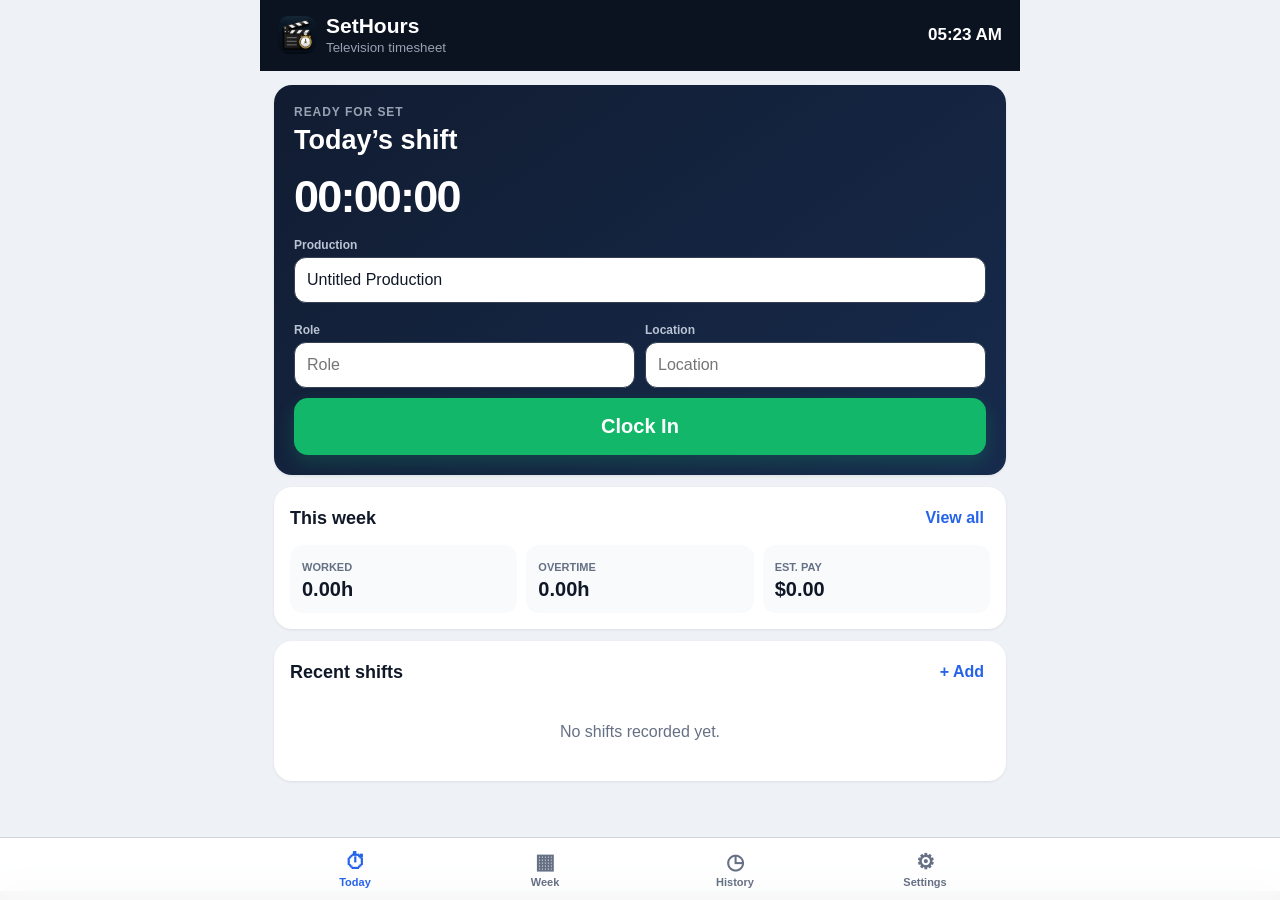
==== index.html @ 91642e68 "Add files via upload" ====
<!DOCTYPE html>
<html lang="en">
<head>
<meta charset="UTF-8">
<meta name="viewport" content="width=device-width, initial-scale=1, viewport-fit=cover">
<meta name="theme-color" content="#0b1220">
<meta name="apple-mobile-web-app-capable" content="yes">
<meta name="apple-mobile-web-app-status-bar-style" content="black-translucent">
<meta name="apple-mobile-web-app-title" content="SetHours">
<link rel="manifest" href="manifest.json">
<link rel="apple-touch-icon" href="apple-touch-icon.png">
<link rel="icon" type="image/png" sizes="192x192" href="icon-192.png">
<title>SetHours – TV Timesheet</title>
<style>
:root{--bg:#eef1f5;--card:#fff;--ink:#101828;--muted:#667085;--line:#d0d5dd;--nav:#0b1220;--blue:#2563eb;--green:#079455;--red:#d92d20;--amber:#dc6803;--soft:#f8fafc}
*{box-sizing:border-box}html{background:var(--nav)}body{margin:0;background:var(--bg);color:var(--ink);font-family:-apple-system,BlinkMacSystemFont,"SF Pro Text","Segoe UI",sans-serif;padding-bottom:calc(84px + env(safe-area-inset-bottom));-webkit-tap-highlight-color:transparent}.app{max-width:760px;margin:auto}.top{padding:calc(14px + env(safe-area-inset-top)) 18px 15px;background:var(--nav);color:#fff;position:sticky;top:0;z-index:20}.brand{display:flex;align-items:center;justify-content:space-between}.brand h1{font-size:21px;margin:0}.brand small{color:#98a2b3}.live-time{font-variant-numeric:tabular-nums;font-weight:800;font-size:17px}.page{display:none;padding:14px}.page.active{display:block}.card{background:var(--card);border-radius:18px;padding:16px;margin-bottom:12px;box-shadow:0 1px 3px rgba(16,24,40,.08)}.hero{background:linear-gradient(145deg,#111c31,#172b4d);color:#fff;padding:20px}.eyebrow{font-size:12px;letter-spacing:.08em;text-transform:uppercase;color:#98a2b3;font-weight:800}.hero h2{margin:6px 0 2px;font-size:27px}.hero .elapsed{font-size:45px;font-weight:800;font-variant-numeric:tabular-nums;letter-spacing:-.04em;margin:15px 0}.status{display:inline-flex;align-items:center;gap:7px;padding:6px 10px;border-radius:999px;background:rgba(255,255,255,.1);font-size:12px;font-weight:800}.dot{width:8px;height:8px;background:#75e0a7;border-radius:50%;box-shadow:0 0 0 5px rgba(117,224,167,.12)}.field{margin:10px 0}.field label{display:block;font-size:12px;color:var(--muted);font-weight:800;margin-bottom:5px}.hero .field label{color:#b9c3d3}input,select,textarea{width:100%;font:inherit;border:1px solid var(--line);border-radius:12px;padding:12px;background:#fff;color:var(--ink);min-height:46px}textarea{min-height:72px;resize:vertical}.hero input,.hero select,.hero textarea{border-color:#344054}.grid2{display:grid;grid-template-columns:1fr 1fr;gap:10px}.primary-btn,.secondary-btn,.danger-btn,.clock-btn{border:0;border-radius:14px;padding:13px 15px;font:inherit;font-weight:800;cursor:pointer}.primary-btn{background:var(--blue);color:#fff}.secondary-btn{background:#eaecf0;color:var(--ink)}.danger-btn{background:#fee4e2;color:#b42318}.clock-btn{width:100%;font-size:20px;padding:17px;background:#12b76a;color:#fff;box-shadow:0 7px 18px rgba(18,183,106,.22)}.clock-btn.out{background:#f04438;box-shadow:0 7px 18px rgba(240,68,56,.2)}.clock-btn.break{background:#f79009;box-shadow:none;font-size:16px;margin-top:9px}.clock-btn.resume{background:#12b76a}.section-title{display:flex;justify-content:space-between;align-items:center;margin-bottom:12px}.section-title h3{margin:0;font-size:18px}.link-btn{background:none;border:0;color:var(--blue);font:inherit;font-weight:800;padding:6px}.metrics{display:grid;grid-template-columns:repeat(3,1fr);gap:9px}.metric{background:var(--soft);border-radius:13px;padding:12px}.metric span{font-size:11px;color:var(--muted);font-weight:700}.metric strong{display:block;font-size:20px;margin-top:3px}.shift{border-top:1px solid #eaecf0;padding:13px 0}.shift:first-of-type{border-top:0;padding-top:2px}.shift-row{display:flex;justify-content:space-between;gap:10px}.shift-title{font-weight:800}.shift-meta,.tiny{font-size:12px;color:var(--muted);margin-top:3px}.hours{font-weight:900;white-space:nowrap}.pill{display:inline-block;padding:3px 7px;border-radius:999px;background:#eff8ff;color:#175cd3;font-size:11px;font-weight:800;margin-top:5px}.week-nav{display:flex;align-items:center;gap:8px}.week-label{text-align:center;flex:1;font-weight:800}.icon-btn{border:0;border-radius:11px;background:#eaecf0;padding:10px 14px;font-size:20px}.day{padding:12px 0;border-top:1px solid #eaecf0}.day:first-child{border-top:0}.day-head{display:flex;justify-content:space-between;align-items:center}.day-name{font-weight:900}.empty{text-align:center;padding:24px 8px;color:var(--muted)}.bottom-nav{position:fixed;bottom:0;left:0;right:0;z-index:30;background:rgba(255,255,255,.96);backdrop-filter:blur(14px);border-top:1px solid #d0d5dd;padding:7px 8px calc(7px + env(safe-area-inset-bottom));display:flex;justify-content:center}.nav-inner{max-width:760px;width:100%;display:grid;grid-template-columns:repeat(4,1fr)}.tab{border:0;background:none;color:#667085;font:inherit;font-size:11px;font-weight:800;padding:5px 2px}.tab span{display:block;font-size:21px;margin-bottom:2px}.tab.active{color:var(--blue)}.actions{display:flex;gap:8px;flex-wrap:wrap}.actions button{flex:1;min-width:120px}.modal{display:none;position:fixed;inset:0;background:rgba(16,24,40,.58);z-index:50;padding:20px;align-items:flex-end;justify-content:center}.modal.show{display:flex}.sheet{width:100%;max-width:720px;max-height:90vh;overflow:auto;background:#fff;border-radius:22px;padding:18px}.sheet h3{margin:0 0 12px}.sheet-actions{display:flex;gap:8px;margin-top:14px}.sheet-actions button{flex:1}.toast{position:fixed;left:50%;bottom:calc(90px + env(safe-area-inset-bottom));transform:translateX(-50%);background:#101828;color:#fff;padding:10px 15px;border-radius:999px;z-index:80;opacity:0;transition:.2s;pointer-events:none;white-space:nowrap}.toast.show{opacity:1}@media(max-width:440px){.metrics{grid-template-columns:1fr 1fr}.metrics .metric:last-child{grid-column:1/-1}.hero .elapsed{font-size:40px}}@media print{.top,.bottom-nav,.no-print,.link-btn,.icon-btn{display:none!important}body{background:#fff;padding:0}.page{display:none!important}.page#printPage,.page.active#printPage{display:block!important;padding:0}.card{box-shadow:none;border:1px solid #ddd;break-inside:avoid}.app{max-width:none}}
</style>
</head>
<body>
<div class="app">
<header class="top"><div class="brand"><div style="display:flex;align-items:center;gap:10px"><img src="icon-192.png" alt="" style="width:38px;height:38px;border-radius:10px"><div><h1>SetHours</h1><small>Television timesheet</small></div></div><div class="live-time" id="topClock">--:--</div></div></header>

<section class="page active" id="todayPage">
  <div class="card hero" id="clockCard"></div>
  <div class="card"><div class="section-title"><h3>This week</h3><button class="link-btn" onclick="showPage('weekPage')">View all</button></div><div class="metrics"><div class="metric"><span>WORKED</span><strong id="todayWeekHours">0.00h</strong></div><div class="metric"><span>OVERTIME</span><strong id="todayOt">0.00h</strong></div><div class="metric"><span>EST. PAY</span><strong id="todayPay">$0.00</strong></div></div></div>
  <div class="card"><div class="section-title"><h3>Recent shifts</h3><button class="link-btn" onclick="openShiftModal()">+ Add</button></div><div id="recentShifts"></div></div>
</section>

<section class="page" id="weekPage">
  <div class="card"><div class="week-nav"><button class="icon-btn" onclick="moveWeek(-1)">‹</button><div class="week-label" id="weekLabel"></div><button class="icon-btn" onclick="moveWeek(1)">›</button></div></div>
  <div class="card"><div class="metrics"><div class="metric"><span>TOTAL</span><strong id="weekTotal">0.00h</strong></div><div class="metric"><span>OVERTIME</span><strong id="weekOt">0.00h</strong></div><div class="metric"><span>EST. PAY</span><strong id="weekPay">$0.00</strong></div></div></div>
  <div class="card"><div class="section-title"><h3>Daily breakdown</h3><button class="link-btn" onclick="openShiftModal()">+ Add shift</button></div><div id="weekDays"></div></div>
  <div class="actions no-print"><button class="primary-btn" onclick="printWeek()">Print / Save PDF</button><button class="secondary-btn" onclick="exportCSV()">Export CSV</button></div>
</section>

<section class="page" id="historyPage">
  <div class="card"><div class="section-title"><h3>Production history</h3></div><div id="historyContent"></div></div>
</section>

<section class="page" id="settingsPage">
  <div class="card"><div class="section-title"><h3>Your details</h3></div>
    <div class="field"><label>Name</label><input id="setName" placeholder="Your name"></div>
    <div class="grid2"><div class="field"><label>Department</label><input id="setDept" placeholder="Games / Art / Camera"></div><div class="field"><label>Default role</label><input id="setRole" placeholder="Producer"></div></div>
  </div>
  <div class="card"><div class="section-title"><h3>Pay settings</h3></div>
    <div class="grid2"><div class="field"><label>Hourly rate</label><input id="setRate" type="number" step="0.01" min="0"></div><div class="field"><label>Currency symbol</label><input id="setCurrency" maxlength="3" placeholder="$"></div></div>
    <div class="grid2"><div class="field"><label>Weekly overtime after</label><input id="setOtAfter" type="number" step="0.5" min="0"></div><div class="field"><label>Overtime multiplier</label><input id="setOtMult" type="number" step="0.1" min="1"></div></div>
  </div>
  <div class="card"><div class="section-title"><h3>Productions</h3><button class="link-btn" onclick="addProduction()">+ Add</button></div><div id="productionList"></div></div>
  <div class="actions"><button class="primary-btn" onclick="saveSettings()">Save settings</button><button class="danger-btn" onclick="resetAll()">Erase all data</button></div>
</section>

<section class="page" id="printPage"></section>
</div>

<nav class="bottom-nav no-print"><div class="nav-inner"><button class="tab active" data-page="todayPage" onclick="showPage('todayPage')"><span>⏱</span>Today</button><button class="tab" data-page="weekPage" onclick="showPage('weekPage')"><span>▦</span>Week</button><button class="tab" data-page="historyPage" onclick="showPage('historyPage')"><span>◷</span>History</button><button class="tab" data-page="settingsPage" onclick="showPage('settingsPage')"><span>⚙</span>Settings</button></div></nav>

<div class="modal" id="shiftModal"><div class="sheet"><h3 id="shiftModalTitle">Add shift</h3><input type="hidden" id="editShiftId">
  <div class="field"><label>Date</label><input type="date" id="shiftDate"></div>
  <div class="grid2"><div class="field"><label>Call / Start</label><input type="time" id="shiftStart"></div><div class="field"><label>Wrap / Finish</label><input type="time" id="shiftEnd"></div></div>
  <div class="grid2"><div class="field"><label>Unpaid break (minutes)</label><input type="number" min="0" step="5" id="shiftBreak"></div><div class="field"><label>Travel hours</label><input type="number" min="0" step="0.25" id="shiftTravel"></div></div>
  <div class="field"><label>Production</label><input id="shiftProduction" list="productionsList" placeholder="Production name"><datalist id="productionsList"></datalist></div>
  <div class="grid2"><div class="field"><label>Role</label><input id="shiftRole" placeholder="Role"></div><div class="field"><label>Location</label><input id="shiftLocation" placeholder="Location"></div></div>
  <div class="field"><label>Notes / episode</label><textarea id="shiftNotes" placeholder="Episode, unit, allowances or notes"></textarea></div>
  <div class="sheet-actions"><button class="secondary-btn" onclick="closeModal()">Cancel</button><button class="primary-btn" onclick="saveShift()">Save shift</button></div>
  <button class="danger-btn" id="deleteShiftBtn" style="width:100%;margin-top:8px;display:none" onclick="deleteShift()">Delete shift</button>
</div></div>
<div class="toast" id="toast"></div>

<script>
const KEY='sethours_v2';
const defaultData={settings:{name:'',department:'',role:'',rate:0,currency:'$',otAfter:40,otMult:1.5,productions:['Untitled Production']},shifts:[],active:null};
let state=load();let viewedMonday=getMonday(new Date());
function load(){try{const x=JSON.parse(localStorage.getItem(KEY));return x?{...defaultData,...x,settings:{...defaultData.settings,...x.settings}}:structuredClone(defaultData)}catch{return structuredClone(defaultData)}}
function persist(){localStorage.setItem(KEY,JSON.stringify(state))}
function pad(n){return String(n).padStart(2,'0')}
function localDate(d=new Date()){return `${d.getFullYear()}-${pad(d.getMonth()+1)}-${pad(d.getDate())}`}
function localTime(d=new Date()){return `${pad(d.getHours())}:${pad(d.getMinutes())}`}
function parseLocal(date,time){const [y,m,da]=date.split('-').map(Number),[h,mi]=time.split(':').map(Number);return new Date(y,m-1,da,h,mi)}
function getMonday(d){const x=new Date(d);x.setHours(0,0,0,0);x.setDate(x.getDate()+(x.getDay()===0?-6:1-x.getDay()));return x}
function addDays(d,n){const x=new Date(d);x.setDate(x.getDate()+n);return x}
function fmtDate(d,opts={day:'numeric',month:'short'}){return new Intl.DateTimeFormat(undefined,opts).format(d)}
function duration(s){if(!s.start||!s.end)return 0;let a=parseLocal(s.date,s.start),b=parseLocal(s.date,s.end);if(b<a)b.setDate(b.getDate()+1);return Math.max(0,(b-a)/36e5-(Number(s.breakMins)||0)/60)+(Number(s.travel)||0)}
function weekShifts(m=viewedMonday){const end=addDays(m,7);return state.shifts.filter(s=>{const d=parseLocal(s.date,'00:00');return d>=m&&d<end}).sort((a,b)=>(a.date+a.start).localeCompare(b.date+b.start))}
function weekStats(m=viewedMonday){const shifts=weekShifts(m),total=shifts.reduce((n,s)=>n+duration(s),0),ot=Math.max(0,total-Number(state.settings.otAfter||40)),reg=total-ot,pay=reg*Number(state.settings.rate||0)+ot*Number(state.settings.rate||0)*Number(state.settings.otMult||1.5);return{shifts,total,ot,reg,pay}}
function money(n){return `${state.settings.currency||'$'}${n.toFixed(2)}`}
function esc(v=''){return String(v).replace(/[&<>"']/g,c=>({'&':'&amp;','<':'&lt;','>':'&gt;','"':'&quot;',"'":'&#39;'}[c]))}
function showPage(id){document.querySelectorAll('.page').forEach(x=>x.classList.toggle('active',x.id===id));document.querySelectorAll('.tab').forEach(x=>x.classList.toggle('active',x.dataset.page===id));if(id==='weekPage')renderWeek();if(id==='historyPage')renderHistory();if(id==='settingsPage')renderSettings();scrollTo(0,0)}
function clockElapsed(){if(!state.active)return'00:00:00';let end=new Date(),start=new Date(state.active.startedAt),breakMs=state.active.breakMs||0;if(state.active.breakStartedAt)breakMs+=end-new Date(state.active.breakStartedAt);let sec=Math.max(0,Math.floor((end-start-breakMs)/1000));return`${pad(Math.floor(sec/3600))}:${pad(Math.floor(sec%3600/60))}:${pad(sec%60)}`}
function tick(){const n=new Date();document.getElementById('topClock').textContent=n.toLocaleTimeString([],{hour:'2-digit',minute:'2-digit'});const el=document.getElementById('elapsed');if(el)el.textContent=clockElapsed()}
function renderClock(){const a=state.active,productions=state.settings.productions||[];document.getElementById('productionsList').innerHTML=productions.map(p=>`<option value="${esc(p)}">`).join('');let html='';if(!a){html=`<div class="eyebrow">Ready for set</div><h2>${esc(state.settings.name)||'Today’s shift'}</h2><div class="elapsed" id="elapsed">00:00:00</div><div class="field"><label>Production</label><input id="clockProduction" list="productionsList" value="${esc(productions[0]||'')}" placeholder="Production name"></div><div class="grid2"><div class="field"><label>Role</label><input id="clockRole" value="${esc(state.settings.role)}" placeholder="Role"></div><div class="field"><label>Location</label><input id="clockLocation" placeholder="Location"></div></div><button class="clock-btn" onclick="clockIn()">Clock In</button>`}else{const breaking=!!a.breakStartedAt;html=`<div class="eyebrow">${breaking?'Meal break':'Currently working'}</div><h2>${esc(a.production||'Current shift')}</h2><div class="status"><span class="dot"></span>${breaking?'BREAK RUNNING':'CLOCKED IN'}</div><div class="elapsed" id="elapsed">${clockElapsed()}</div><div class="tiny" style="color:#b9c3d3">Started ${new Date(a.startedAt).toLocaleTimeString([],{hour:'2-digit',minute:'2-digit'})}${a.location?' · '+esc(a.location):''}</div><button class="clock-btn out" onclick="clockOut()">Clock Out</button><button class="clock-btn break ${breaking?'resume':''}" onclick="toggleBreak()">${breaking?'End Break':'Start Break'}</button>`}document.getElementById('clockCard').innerHTML=html}
function clockIn(){state.active={startedAt:new Date().toISOString(),production:document.getElementById('clockProduction').value.trim(),role:document.getElementById('clockRole').value.trim(),location:document.getElementById('clockLocation').value.trim(),breakMs:0,breakStartedAt:null};persist();renderAll();toast('Clocked in')}
function toggleBreak(){const a=state.active;if(!a)return;if(a.breakStartedAt){a.breakMs=(a.breakMs||0)+(new Date()-new Date(a.breakStartedAt));a.breakStartedAt=null;toast('Break ended')}else{a.breakStartedAt=new Date().toISOString();toast('Break started')}persist();renderClock()}
function clockOut(){const a=state.active;if(!a)return;const now=new Date();if(a.breakStartedAt){a.breakMs=(a.breakMs||0)+(now-new Date(a.breakStartedAt));a.breakStartedAt=null}const start=new Date(a.startedAt);state.shifts.push({id:crypto.randomUUID(),date:localDate(start),start:localTime(start),end:localTime(now),breakMins:Math.round((a.breakMs||0)/60000),travel:0,production:a.production,role:a.role,location:a.location,notes:''});state.active=null;persist();viewedMonday=getMonday(now);renderAll();toast('Shift saved')}
function renderToday(){const m=getMonday(new Date()),st=weekStats(m);document.getElementById('todayWeekHours').textContent=st.total.toFixed(2)+'h';document.getElementById('todayOt').textContent=st.ot.toFixed(2)+'h';document.getElementById('todayPay').textContent=money(st.pay);const rec=[...state.shifts].sort((a,b)=>(b.date+b.start).localeCompare(a.date+a.start)).slice(0,4);document.getElementById('recentShifts').innerHTML=rec.length?rec.map(shiftHTML).join(''):'<div class="empty">No shifts recorded yet.</div>'}
function shiftHTML(s){return`<div class="shift" onclick="openShiftModal('${s.id}')"><div class="shift-row"><div><div class="shift-title">${esc(s.production||'Production')}</div><div class="shift-meta">${fmtDate(parseLocal(s.date,'00:00'),{weekday:'short',day:'numeric',month:'short'})} · ${s.start}–${s.end}${s.role?' · '+esc(s.role):''}</div>${Number(s.travel)>0?'<span class="pill">Includes '+Number(s.travel).toFixed(2)+'h travel</span>':''}</div><div class="hours">${duration(s).toFixed(2)}h</div></div></div>`}
function moveWeek(n){viewedMonday=addDays(viewedMonday,n*7);renderWeek()}
function renderWeek(){const sun=addDays(viewedMonday,6),st=weekStats();document.getElementById('weekLabel').textContent=`${fmtDate(viewedMonday)} – ${fmtDate(sun,{day:'numeric',month:'short',year:'numeric'})}`;document.getElementById('weekTotal').textContent=st.total.toFixed(2)+'h';document.getElementById('weekOt').textContent=st.ot.toFixed(2)+'h';document.getElementById('weekPay').textContent=money(st.pay);let html='';for(let i=0;i<7;i++){const d=addDays(viewedMonday,i),ds=localDate(d),arr=st.shifts.filter(s=>s.date===ds),tot=arr.reduce((n,s)=>n+duration(s),0);html+=`<div class="day"><div class="day-head"><div class="day-name">${fmtDate(d,{weekday:'long',day:'numeric',month:'short'})}</div><div class="hours">${tot.toFixed(2)}h</div></div>${arr.map(shiftHTML).join('')||'<div class="tiny">No shift</div>'}</div>`}document.getElementById('weekDays').innerHTML=html}
function renderHistory(){const groups={};state.shifts.forEach(s=>{const k=s.production||'Unassigned';groups[k]=groups[k]||[];groups[k].push(s)});const keys=Object.keys(groups).sort();document.getElementById('historyContent').innerHTML=keys.length?keys.map(k=>{const h=groups[k].reduce((n,s)=>n+duration(s),0);return`<div class="shift"><div class="shift-row"><div><div class="shift-title">${esc(k)}</div><div class="shift-meta">${groups[k].length} shift${groups[k].length===1?'':'s'}</div></div><div class="hours">${h.toFixed(2)}h</div></div></div>`}).join(''):'<div class="empty">Production totals will appear here.</div>'}
function renderSettings(){const s=state.settings;setName.value=s.name;setDept.value=s.department;setRole.value=s.role;setRate.value=s.rate;setCurrency.value=s.currency;setOtAfter.value=s.otAfter;setOtMult.value=s.otMult;productionList.innerHTML=(s.productions||[]).map((p,i)=>`<div class="shift"><div class="shift-row"><div class="shift-title">${esc(p)}</div><button class="danger-btn" onclick="removeProduction(${i})">Remove</button></div></div>`).join('')||'<div class="empty">Add your first production.</div>'}
function saveSettings(){state.settings={...state.settings,name:setName.value.trim(),department:setDept.value.trim(),role:setRole.value.trim(),rate:Number(setRate.value)||0,currency:setCurrency.value.trim()||'$',otAfter:Number(setOtAfter.value)||40,otMult:Number(setOtMult.value)||1.5};persist();renderAll();toast('Settings saved')}
function addProduction(){const p=prompt('Production name');if(p&&p.trim()){state.settings.productions=[...new Set([...(state.settings.productions||[]),p.trim()])];persist();renderSettings();renderClock()}}
function removeProduction(i){state.settings.productions.splice(i,1);persist();renderSettings();renderClock()}
function openShiftModal(id=''){const s=state.shifts.find(x=>x.id===id);editShiftId.value=s?.id||'';shiftModalTitle.textContent=s?'Edit shift':'Add shift';shiftDate.value=s?.date||localDate();shiftStart.value=s?.start||'08:00';shiftEnd.value=s?.end||'18:00';shiftBreak.value=s?.breakMins||0;shiftTravel.value=s?.travel||0;shiftProduction.value=s?.production||state.settings.productions?.[0]||'';shiftRole.value=s?.role||state.settings.role||'';shiftLocation.value=s?.location||'';shiftNotes.value=s?.notes||'';deleteShiftBtn.style.display=s?'block':'none';shiftModal.classList.add('show')}
function closeModal(){shiftModal.classList.remove('show')}
function saveShift(){if(!shiftDate.value||!shiftStart.value||!shiftEnd.value){alert('Please enter the date, start and finish times.');return}const obj={id:editShiftId.value||crypto.randomUUID(),date:shiftDate.value,start:shiftStart.value,end:shiftEnd.value,breakMins:Number(shiftBreak.value)||0,travel:Number(shiftTravel.value)||0,production:shiftProduction.value.trim(),role:shiftRole.value.trim(),location:shiftLocation.value.trim(),notes:shiftNotes.value.trim()};const i=state.shifts.findIndex(x=>x.id===obj.id);if(i>=0)state.shifts[i]=obj;else state.shifts.push(obj);if(obj.production&&!state.settings.productions.includes(obj.production))state.settings.productions.push(obj.production);persist();closeModal();renderAll();toast('Shift saved')}
function deleteShift(){const id=editShiftId.value;if(confirm('Delete this shift?')){state.shifts=state.shifts.filter(x=>x.id!==id);persist();closeModal();renderAll();toast('Shift deleted')}}
function exportCSV(){const st=weekStats(),rows=[['Date','Production','Role','Location','Start','Finish','Break Minutes','Travel Hours','Paid Hours','Notes']];st.shifts.forEach(s=>rows.push([s.date,s.production,s.role,s.location,s.start,s.end,s.breakMins,s.travel,duration(s).toFixed(2),s.notes]));rows.push([]);rows.push(['Weekly Total',st.total.toFixed(2)]);rows.push(['Overtime',st.ot.toFixed(2)]);rows.push(['Estimated Pay',money(st.pay)]);const csv=rows.map(r=>r.map(v=>`"${String(v??'').replaceAll('"','""')}"`).join(',')).join('\n');downloadBlob(csv,`SetHours_${localDate(viewedMonday)}.csv`,'text/csv')}
function downloadBlob(text,name,type){const a=document.createElement('a');a.href=URL.createObjectURL(new Blob([text],{type}));a.download=name;a.click();setTimeout(()=>URL.revokeObjectURL(a.href),500)}
function printWeek(){const st=weekStats(),sun=addDays(viewedMonday,6);printPage.innerHTML=`<div class="card"><h1>Television Timesheet</h1><p><strong>${esc(state.settings.name||'Name')}</strong>${state.settings.department?' · '+esc(state.settings.department):''}</p><p>Week: ${fmtDate(viewedMonday)} – ${fmtDate(sun,{day:'numeric',month:'short',year:'numeric'})}</p></div><div class="card"><table style="width:100%;border-collapse:collapse;font-size:12px"><thead><tr><th align="left">Date</th><th align="left">Production</th><th>Start</th><th>Finish</th><th>Break</th><th>Travel</th><th align="right">Hours</th></tr></thead><tbody>${st.shifts.map(s=>`<tr style="border-top:1px solid #ddd"><td style="padding:8px 0">${s.date}</td><td>${esc(s.production)}</td><td align="center">${s.start}</td><td align="center">${s.end}</td><td align="center">${s.breakMins||0}m</td><td align="center">${Number(s.travel||0).toFixed(2)}</td><td align="right"><strong>${duration(s).toFixed(2)}</strong></td></tr>`).join('')}</tbody></table></div><div class="card"><p><strong>Total:</strong> ${st.total.toFixed(2)} hours &nbsp; <strong>Overtime:</strong> ${st.ot.toFixed(2)} hours &nbsp; <strong>Estimated pay:</strong> ${money(st.pay)}</p><br><p>Worker signature: ____________________________</p><br><p>Supervisor approval: ________________________</p></div>`;showPage('printPage');setTimeout(()=>{window.print();showPage('weekPage')},100)}
function resetAll(){if(confirm('Erase all settings, shifts and the active timer? This cannot be undone.')){state=structuredClone(defaultData);persist();renderAll();showPage('todayPage');toast('All data erased')}}
function toast(msg){const t=document.getElementById('toast');t.textContent=msg;t.classList.add('show');setTimeout(()=>t.classList.remove('show'),1700)}
function renderAll(){renderClock();renderToday();renderWeek();renderHistory();if(document.getElementById('settingsPage').classList.contains('active'))renderSettings()}
shiftModal.addEventListener('click',e=>{if(e.target===shiftModal)closeModal()});
setInterval(tick,1000);tick();renderAll();
if('serviceWorker'in navigator)window.addEventListener('load',()=>navigator.serviceWorker.register('./service-worker.js'));
</script>
</body>
</html>
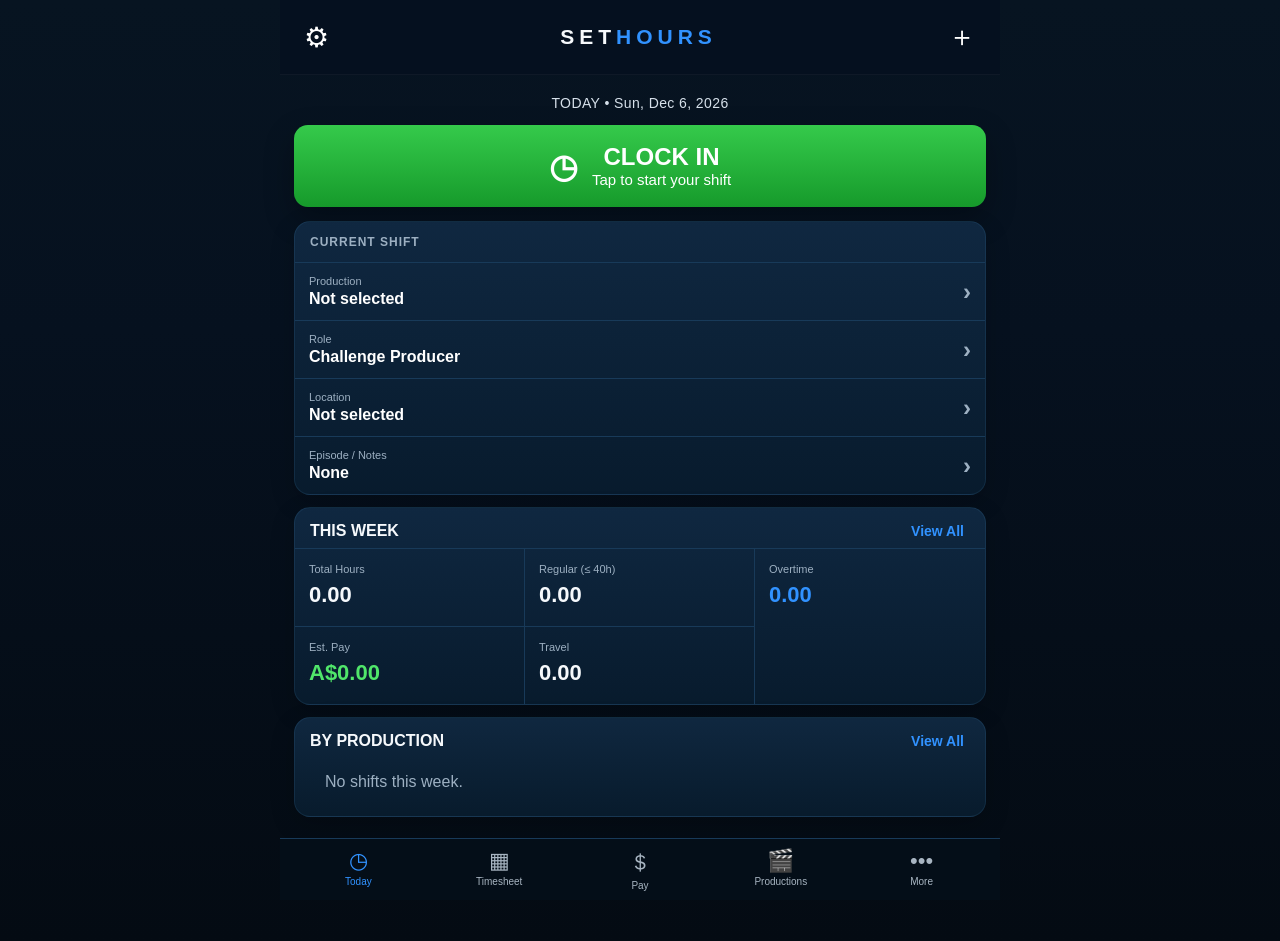
==== commit 0eec4311: "Add files via upload" ====
--- a/index.html
+++ b/index.html
@@ -1,119 +1,146 @@
-<!DOCTYPE html>
+<!doctype html>
 <html lang="en">
 <head>
-<meta charset="UTF-8">
-<meta name="viewport" content="width=device-width, initial-scale=1, viewport-fit=cover">
-<meta name="theme-color" content="#0b1220">
-<meta name="apple-mobile-web-app-capable" content="yes">
-<meta name="apple-mobile-web-app-status-bar-style" content="black-translucent">
-<meta name="apple-mobile-web-app-title" content="SetHours">
-<link rel="manifest" href="manifest.json">
-<link rel="apple-touch-icon" href="apple-touch-icon.png">
-<link rel="icon" type="image/png" sizes="192x192" href="icon-192.png">
-<title>SetHours – TV Timesheet</title>
-<style>
-:root{--bg:#eef1f5;--card:#fff;--ink:#101828;--muted:#667085;--line:#d0d5dd;--nav:#0b1220;--blue:#2563eb;--green:#079455;--red:#d92d20;--amber:#dc6803;--soft:#f8fafc}
-*{box-sizing:border-box}html{background:var(--nav)}body{margin:0;background:var(--bg);color:var(--ink);font-family:-apple-system,BlinkMacSystemFont,"SF Pro Text","Segoe UI",sans-serif;padding-bottom:calc(84px + env(safe-area-inset-bottom));-webkit-tap-highlight-color:transparent}.app{max-width:760px;margin:auto}.top{padding:calc(14px + env(safe-area-inset-top)) 18px 15px;background:var(--nav);color:#fff;position:sticky;top:0;z-index:20}.brand{display:flex;align-items:center;justify-content:space-between}.brand h1{font-size:21px;margin:0}.brand small{color:#98a2b3}.live-time{font-variant-numeric:tabular-nums;font-weight:800;font-size:17px}.page{display:none;padding:14px}.page.active{display:block}.card{background:var(--card);border-radius:18px;padding:16px;margin-bottom:12px;box-shadow:0 1px 3px rgba(16,24,40,.08)}.hero{background:linear-gradient(145deg,#111c31,#172b4d);color:#fff;padding:20px}.eyebrow{font-size:12px;letter-spacing:.08em;text-transform:uppercase;color:#98a2b3;font-weight:800}.hero h2{margin:6px 0 2px;font-size:27px}.hero .elapsed{font-size:45px;font-weight:800;font-variant-numeric:tabular-nums;letter-spacing:-.04em;margin:15px 0}.status{display:inline-flex;align-items:center;gap:7px;padding:6px 10px;border-radius:999px;background:rgba(255,255,255,.1);font-size:12px;font-weight:800}.dot{width:8px;height:8px;background:#75e0a7;border-radius:50%;box-shadow:0 0 0 5px rgba(117,224,167,.12)}.field{margin:10px 0}.field label{display:block;font-size:12px;color:var(--muted);font-weight:800;margin-bottom:5px}.hero .field label{color:#b9c3d3}input,select,textarea{width:100%;font:inherit;border:1px solid var(--line);border-radius:12px;padding:12px;background:#fff;color:var(--ink);min-height:46px}textarea{min-height:72px;resize:vertical}.hero input,.hero select,.hero textarea{border-color:#344054}.grid2{display:grid;grid-template-columns:1fr 1fr;gap:10px}.primary-btn,.secondary-btn,.danger-btn,.clock-btn{border:0;border-radius:14px;padding:13px 15px;font:inherit;font-weight:800;cursor:pointer}.primary-btn{background:var(--blue);color:#fff}.secondary-btn{background:#eaecf0;color:var(--ink)}.danger-btn{background:#fee4e2;color:#b42318}.clock-btn{width:100%;font-size:20px;padding:17px;background:#12b76a;color:#fff;box-shadow:0 7px 18px rgba(18,183,106,.22)}.clock-btn.out{background:#f04438;box-shadow:0 7px 18px rgba(240,68,56,.2)}.clock-btn.break{background:#f79009;box-shadow:none;font-size:16px;margin-top:9px}.clock-btn.resume{background:#12b76a}.section-title{display:flex;justify-content:space-between;align-items:center;margin-bottom:12px}.section-title h3{margin:0;font-size:18px}.link-btn{background:none;border:0;color:var(--blue);font:inherit;font-weight:800;padding:6px}.metrics{display:grid;grid-template-columns:repeat(3,1fr);gap:9px}.metric{background:var(--soft);border-radius:13px;padding:12px}.metric span{font-size:11px;color:var(--muted);font-weight:700}.metric strong{display:block;font-size:20px;margin-top:3px}.shift{border-top:1px solid #eaecf0;padding:13px 0}.shift:first-of-type{border-top:0;padding-top:2px}.shift-row{display:flex;justify-content:space-between;gap:10px}.shift-title{font-weight:800}.shift-meta,.tiny{font-size:12px;color:var(--muted);margin-top:3px}.hours{font-weight:900;white-space:nowrap}.pill{display:inline-block;padding:3px 7px;border-radius:999px;background:#eff8ff;color:#175cd3;font-size:11px;font-weight:800;margin-top:5px}.week-nav{display:flex;align-items:center;gap:8px}.week-label{text-align:center;flex:1;font-weight:800}.icon-btn{border:0;border-radius:11px;background:#eaecf0;padding:10px 14px;font-size:20px}.day{padding:12px 0;border-top:1px solid #eaecf0}.day:first-child{border-top:0}.day-head{display:flex;justify-content:space-between;align-items:center}.day-name{font-weight:900}.empty{text-align:center;padding:24px 8px;color:var(--muted)}.bottom-nav{position:fixed;bottom:0;left:0;right:0;z-index:30;background:rgba(255,255,255,.96);backdrop-filter:blur(14px);border-top:1px solid #d0d5dd;padding:7px 8px calc(7px + env(safe-area-inset-bottom));display:flex;justify-content:center}.nav-inner{max-width:760px;width:100%;display:grid;grid-template-columns:repeat(4,1fr)}.tab{border:0;background:none;color:#667085;font:inherit;font-size:11px;font-weight:800;padding:5px 2px}.tab span{display:block;font-size:21px;margin-bottom:2px}.tab.active{color:var(--blue)}.actions{display:flex;gap:8px;flex-wrap:wrap}.actions button{flex:1;min-width:120px}.modal{display:none;position:fixed;inset:0;background:rgba(16,24,40,.58);z-index:50;padding:20px;align-items:flex-end;justify-content:center}.modal.show{display:flex}.sheet{width:100%;max-width:720px;max-height:90vh;overflow:auto;background:#fff;border-radius:22px;padding:18px}.sheet h3{margin:0 0 12px}.sheet-actions{display:flex;gap:8px;margin-top:14px}.sheet-actions button{flex:1}.toast{position:fixed;left:50%;bottom:calc(90px + env(safe-area-inset-bottom));transform:translateX(-50%);background:#101828;color:#fff;padding:10px 15px;border-radius:999px;z-index:80;opacity:0;transition:.2s;pointer-events:none;white-space:nowrap}.toast.show{opacity:1}@media(max-width:440px){.metrics{grid-template-columns:1fr 1fr}.metrics .metric:last-child{grid-column:1/-1}.hero .elapsed{font-size:40px}}@media print{.top,.bottom-nav,.no-print,.link-btn,.icon-btn{display:none!important}body{background:#fff;padding:0}.page{display:none!important}.page#printPage,.page.active#printPage{display:block!important;padding:0}.card{box-shadow:none;border:1px solid #ddd;break-inside:avoid}.app{max-width:none}}
-</style>
+  <meta charset="utf-8">
+  <meta name="viewport" content="width=device-width,initial-scale=1,viewport-fit=cover">
+  <meta name="theme-color" content="#06111f">
+  <meta name="apple-mobile-web-app-capable" content="yes">
+  <meta name="apple-mobile-web-app-status-bar-style" content="black-translucent">
+  <meta name="apple-mobile-web-app-title" content="SetHours">
+  <link rel="apple-touch-icon" href="icons/icon-180.png">
+  <link rel="icon" href="icons/favicon.png">
+  <link rel="manifest" href="manifest.json">
+  <link rel="stylesheet" href="styles.css">
+  <title>SetHours</title>
 </head>
 <body>
-<div class="app">
-<header class="top"><div class="brand"><div style="display:flex;align-items:center;gap:10px"><img src="icon-192.png" alt="" style="width:38px;height:38px;border-radius:10px"><div><h1>SetHours</h1><small>Television timesheet</small></div></div><div class="live-time" id="topClock">--:--</div></div></header>
+  <div id="app">
+    <header class="topbar">
+      <button class="icon-button" id="openSettings" aria-label="Settings">⚙</button>
+      <div class="brand">SET<span>HOURS</span></div>
+      <button class="icon-button" id="quickAdd" aria-label="Add shift">＋</button>
+    </header>
 
-<section class="page active" id="todayPage">
-  <div class="card hero" id="clockCard"></div>
-  <div class="card"><div class="section-title"><h3>This week</h3><button class="link-btn" onclick="showPage('weekPage')">View all</button></div><div class="metrics"><div class="metric"><span>WORKED</span><strong id="todayWeekHours">0.00h</strong></div><div class="metric"><span>OVERTIME</span><strong id="todayOt">0.00h</strong></div><div class="metric"><span>EST. PAY</span><strong id="todayPay">$0.00</strong></div></div></div>
-  <div class="card"><div class="section-title"><h3>Recent shifts</h3><button class="link-btn" onclick="openShiftModal()">+ Add</button></div><div id="recentShifts"></div></div>
-</section>
+    <main>
+      <section class="view active" id="todayView">
+        <div class="eyebrow" id="todayLabel"></div>
 
-<section class="page" id="weekPage">
-  <div class="card"><div class="week-nav"><button class="icon-btn" onclick="moveWeek(-1)">‹</button><div class="week-label" id="weekLabel"></div><button class="icon-btn" onclick="moveWeek(1)">›</button></div></div>
-  <div class="card"><div class="metrics"><div class="metric"><span>TOTAL</span><strong id="weekTotal">0.00h</strong></div><div class="metric"><span>OVERTIME</span><strong id="weekOt">0.00h</strong></div><div class="metric"><span>EST. PAY</span><strong id="weekPay">$0.00</strong></div></div></div>
-  <div class="card"><div class="section-title"><h3>Daily breakdown</h3><button class="link-btn" onclick="openShiftModal()">+ Add shift</button></div><div id="weekDays"></div></div>
-  <div class="actions no-print"><button class="primary-btn" onclick="printWeek()">Print / Save PDF</button><button class="secondary-btn" onclick="exportCSV()">Export CSV</button></div>
-</section>
+        <section class="hero-card">
+          <div id="idleState">
+            <button class="primary-action clock-in" id="clockInBtn">
+              <span class="action-icon">◷</span>
+              <span><strong>CLOCK IN</strong><small>Tap to start your shift</small></span>
+            </button>
+          </div>
 
-<section class="page" id="historyPage">
-  <div class="card"><div class="section-title"><h3>Production history</h3></div><div id="historyContent"></div></div>
-</section>
+          <div id="activeState" class="hidden">
+            <div class="status-line"><span class="dot"></span> ACTIVE SHIFT</div>
+            <div class="timer" id="liveTimer">00:00:00</div>
+            <div class="timer-caption">Total elapsed</div>
+            <div class="started-at" id="startedAt"></div>
+            <button class="primary-action clock-out" id="clockOutBtn">■ CLOCK OUT</button>
+            <div class="action-row">
+              <button class="secondary-action break" id="breakBtn">☕ START BREAK</button>
+              <button class="secondary-action travel" id="travelBtn">🚙 ADD TRAVEL</button>
+            </div>
+          </div>
+        </section>
 
-<section class="page" id="settingsPage">
-  <div class="card"><div class="section-title"><h3>Your details</h3></div>
-    <div class="field"><label>Name</label><input id="setName" placeholder="Your name"></div>
-    <div class="grid2"><div class="field"><label>Department</label><input id="setDept" placeholder="Games / Art / Camera"></div><div class="field"><label>Default role</label><input id="setRole" placeholder="Producer"></div></div>
+        <section class="panel current-panel">
+          <div class="panel-title">CURRENT SHIFT</div>
+          <div class="info-list">
+            <button class="info-row" data-edit="production"><span><small>Production</small><strong id="currentProduction">Not selected</strong></span><b>›</b></button>
+            <button class="info-row" data-edit="role"><span><small>Role</small><strong id="currentRole">Not selected</strong></span><b>›</b></button>
+            <button class="info-row" data-edit="location"><span><small>Location</small><strong id="currentLocation">Not selected</strong></span><b>›</b></button>
+            <button class="info-row" data-edit="notes"><span><small>Episode / Notes</small><strong id="currentNotes">None</strong></span><b>›</b></button>
+          </div>
+        </section>
+
+        <section class="panel">
+          <div class="panel-heading"><span>THIS WEEK</span><button data-nav="timesheet">View All</button></div>
+          <div class="metric-grid">
+            <div><small>Total Hours</small><strong id="weekTotal">0.00</strong></div>
+            <div><small>Regular (≤ <span id="weeklyThresholdLabel">40</span>h)</small><strong id="weekRegular">0.00</strong></div>
+            <div><small>Overtime</small><strong class="blue" id="weekOvertime">0.00</strong></div>
+            <div><small>Est. Pay</small><strong class="green" id="weekPay">$0.00</strong></div>
+            <div><small>Travel</small><strong id="weekTravel">0.00</strong></div>
+          </div>
+        </section>
+
+        <section class="panel">
+          <div class="panel-heading"><span>BY PRODUCTION</span><button data-nav="productions">View All</button></div>
+          <div id="productionSummary" class="production-summary"></div>
+        </section>
+      </section>
+
+      <section class="view" id="timesheetView">
+        <div class="section-header">
+          <button id="prevWeek">‹</button>
+          <div><h2>This Week</h2><div id="weekRange"></div></div>
+          <button id="nextWeek">›</button>
+        </div>
+        <div id="weekRows" class="week-rows"></div>
+        <section class="panel">
+          <div class="metric-grid">
+            <div><small>Total Hours</small><strong id="tsTotal">0.00</strong></div>
+            <div><small>Regular</small><strong id="tsRegular">0.00</strong></div>
+            <div><small>Overtime</small><strong class="blue" id="tsOvertime">0.00</strong></div>
+            <div><small>Est. Pay</small><strong class="green" id="tsPay">$0.00</strong></div>
+            <div><small>Travel</small><strong id="tsTravel">0.00</strong></div>
+          </div>
+        </section>
+        <button class="wide-action" id="exportBtn">⇧ EXPORT / SAVE PDF</button>
+      </section>
+
+      <section class="view" id="payView">
+        <div class="page-title"><h2>Pay</h2><p>Estimated gross earnings</p></div>
+        <section class="panel pay-card">
+          <div class="pay-total-label">ESTIMATED THIS WEEK</div>
+          <div class="pay-total" id="payEstimate">$0.00</div>
+        </section>
+        <section class="panel" id="payBreakdown"></section>
+      </section>
+
+      <section class="view" id="productionsView">
+        <div class="page-title"><h2>Productions</h2><p>Saved production profiles</p></div>
+        <div id="productionsList"></div>
+        <button class="wide-action" id="addProductionBtn">＋ ADD PRODUCTION</button>
+      </section>
+
+      <section class="view" id="moreView">
+        <div class="page-title"><h2>More</h2><p>Tools and data</p></div>
+        <section class="panel menu-list">
+          <button id="manualShiftBtn">Add Manual Shift <span>›</span></button>
+          <button id="exportCsvBtn">Export CSV <span>›</span></button>
+          <button id="printBtn">Print / Save PDF <span>›</span></button>
+          <button id="backupBtn">Download Backup <span>›</span></button>
+          <label class="file-button">Restore Backup <input type="file" id="restoreInput" accept=".json"></label>
+          <button class="danger-text" id="clearDataBtn">Clear All Data <span>›</span></button>
+        </section>
+      </section>
+    </main>
+
+    <nav class="bottom-nav">
+      <button class="active" data-view="todayView"><span>◷</span><small>Today</small></button>
+      <button data-view="timesheetView"><span>▦</span><small>Timesheet</small></button>
+      <button data-view="payView"><span>＄</span><small>Pay</small></button>
+      <button data-view="productionsView"><span>🎬</span><small>Productions</small></button>
+      <button data-view="moreView"><span>•••</span><small>More</small></button>
+    </nav>
   </div>
-  <div class="card"><div class="section-title"><h3>Pay settings</h3></div>
-    <div class="grid2"><div class="field"><label>Hourly rate</label><input id="setRate" type="number" step="0.01" min="0"></div><div class="field"><label>Currency symbol</label><input id="setCurrency" maxlength="3" placeholder="$"></div></div>
-    <div class="grid2"><div class="field"><label>Weekly overtime after</label><input id="setOtAfter" type="number" step="0.5" min="0"></div><div class="field"><label>Overtime multiplier</label><input id="setOtMult" type="number" step="0.1" min="1"></div></div>
-  </div>
-  <div class="card"><div class="section-title"><h3>Productions</h3><button class="link-btn" onclick="addProduction()">+ Add</button></div><div id="productionList"></div></div>
-  <div class="actions"><button class="primary-btn" onclick="saveSettings()">Save settings</button><button class="danger-btn" onclick="resetAll()">Erase all data</button></div>
-</section>
 
-<section class="page" id="printPage"></section>
-</div>
+  <dialog id="modal">
+    <form method="dialog" id="modalForm">
+      <div class="modal-head"><h3 id="modalTitle">Edit</h3><button value="cancel">×</button></div>
+      <div id="modalBody"></div>
+      <div class="modal-actions">
+        <button value="cancel" class="ghost">Cancel</button>
+        <button value="default" id="modalSave">Save</button>
+      </div>
+    </form>
+  </dialog>
 
-<nav class="bottom-nav no-print"><div class="nav-inner"><button class="tab active" data-page="todayPage" onclick="showPage('todayPage')"><span>⏱</span>Today</button><button class="tab" data-page="weekPage" onclick="showPage('weekPage')"><span>▦</span>Week</button><button class="tab" data-page="historyPage" onclick="showPage('historyPage')"><span>◷</span>History</button><button class="tab" data-page="settingsPage" onclick="showPage('settingsPage')"><span>⚙</span>Settings</button></div></nav>
-
-<div class="modal" id="shiftModal"><div class="sheet"><h3 id="shiftModalTitle">Add shift</h3><input type="hidden" id="editShiftId">
-  <div class="field"><label>Date</label><input type="date" id="shiftDate"></div>
-  <div class="grid2"><div class="field"><label>Call / Start</label><input type="time" id="shiftStart"></div><div class="field"><label>Wrap / Finish</label><input type="time" id="shiftEnd"></div></div>
-  <div class="grid2"><div class="field"><label>Unpaid break (minutes)</label><input type="number" min="0" step="5" id="shiftBreak"></div><div class="field"><label>Travel hours</label><input type="number" min="0" step="0.25" id="shiftTravel"></div></div>
-  <div class="field"><label>Production</label><input id="shiftProduction" list="productionsList" placeholder="Production name"><datalist id="productionsList"></datalist></div>
-  <div class="grid2"><div class="field"><label>Role</label><input id="shiftRole" placeholder="Role"></div><div class="field"><label>Location</label><input id="shiftLocation" placeholder="Location"></div></div>
-  <div class="field"><label>Notes / episode</label><textarea id="shiftNotes" placeholder="Episode, unit, allowances or notes"></textarea></div>
-  <div class="sheet-actions"><button class="secondary-btn" onclick="closeModal()">Cancel</button><button class="primary-btn" onclick="saveShift()">Save shift</button></div>
-  <button class="danger-btn" id="deleteShiftBtn" style="width:100%;margin-top:8px;display:none" onclick="deleteShift()">Delete shift</button>
-</div></div>
-<div class="toast" id="toast"></div>
-
-<script>
-const KEY='sethours_v2';
-const defaultData={settings:{name:'',department:'',role:'',rate:0,currency:'$',otAfter:40,otMult:1.5,productions:['Untitled Production']},shifts:[],active:null};
-let state=load();let viewedMonday=getMonday(new Date());
-function load(){try{const x=JSON.parse(localStorage.getItem(KEY));return x?{...defaultData,...x,settings:{...defaultData.settings,...x.settings}}:structuredClone(defaultData)}catch{return structuredClone(defaultData)}}
-function persist(){localStorage.setItem(KEY,JSON.stringify(state))}
-function pad(n){return String(n).padStart(2,'0')}
-function localDate(d=new Date()){return `${d.getFullYear()}-${pad(d.getMonth()+1)}-${pad(d.getDate())}`}
-function localTime(d=new Date()){return `${pad(d.getHours())}:${pad(d.getMinutes())}`}
-function parseLocal(date,time){const [y,m,da]=date.split('-').map(Number),[h,mi]=time.split(':').map(Number);return new Date(y,m-1,da,h,mi)}
-function getMonday(d){const x=new Date(d);x.setHours(0,0,0,0);x.setDate(x.getDate()+(x.getDay()===0?-6:1-x.getDay()));return x}
-function addDays(d,n){const x=new Date(d);x.setDate(x.getDate()+n);return x}
-function fmtDate(d,opts={day:'numeric',month:'short'}){return new Intl.DateTimeFormat(undefined,opts).format(d)}
-function duration(s){if(!s.start||!s.end)return 0;let a=parseLocal(s.date,s.start),b=parseLocal(s.date,s.end);if(b<a)b.setDate(b.getDate()+1);return Math.max(0,(b-a)/36e5-(Number(s.breakMins)||0)/60)+(Number(s.travel)||0)}
-function weekShifts(m=viewedMonday){const end=addDays(m,7);return state.shifts.filter(s=>{const d=parseLocal(s.date,'00:00');return d>=m&&d<end}).sort((a,b)=>(a.date+a.start).localeCompare(b.date+b.start))}
-function weekStats(m=viewedMonday){const shifts=weekShifts(m),total=shifts.reduce((n,s)=>n+duration(s),0),ot=Math.max(0,total-Number(state.settings.otAfter||40)),reg=total-ot,pay=reg*Number(state.settings.rate||0)+ot*Number(state.settings.rate||0)*Number(state.settings.otMult||1.5);return{shifts,total,ot,reg,pay}}
-function money(n){return `${state.settings.currency||'$'}${n.toFixed(2)}`}
-function esc(v=''){return String(v).replace(/[&<>"']/g,c=>({'&':'&amp;','<':'&lt;','>':'&gt;','"':'&quot;',"'":'&#39;'}[c]))}
-function showPage(id){document.querySelectorAll('.page').forEach(x=>x.classList.toggle('active',x.id===id));document.querySelectorAll('.tab').forEach(x=>x.classList.toggle('active',x.dataset.page===id));if(id==='weekPage')renderWeek();if(id==='historyPage')renderHistory();if(id==='settingsPage')renderSettings();scrollTo(0,0)}
-function clockElapsed(){if(!state.active)return'00:00:00';let end=new Date(),start=new Date(state.active.startedAt),breakMs=state.active.breakMs||0;if(state.active.breakStartedAt)breakMs+=end-new Date(state.active.breakStartedAt);let sec=Math.max(0,Math.floor((end-start-breakMs)/1000));return`${pad(Math.floor(sec/3600))}:${pad(Math.floor(sec%3600/60))}:${pad(sec%60)}`}
-function tick(){const n=new Date();document.getElementById('topClock').textContent=n.toLocaleTimeString([],{hour:'2-digit',minute:'2-digit'});const el=document.getElementById('elapsed');if(el)el.textContent=clockElapsed()}
-function renderClock(){const a=state.active,productions=state.settings.productions||[];document.getElementById('productionsList').innerHTML=productions.map(p=>`<option value="${esc(p)}">`).join('');let html='';if(!a){html=`<div class="eyebrow">Ready for set</div><h2>${esc(state.settings.name)||'Today’s shift'}</h2><div class="elapsed" id="elapsed">00:00:00</div><div class="field"><label>Production</label><input id="clockProduction" list="productionsList" value="${esc(productions[0]||'')}" placeholder="Production name"></div><div class="grid2"><div class="field"><label>Role</label><input id="clockRole" value="${esc(state.settings.role)}" placeholder="Role"></div><div class="field"><label>Location</label><input id="clockLocation" placeholder="Location"></div></div><button class="clock-btn" onclick="clockIn()">Clock In</button>`}else{const breaking=!!a.breakStartedAt;html=`<div class="eyebrow">${breaking?'Meal break':'Currently working'}</div><h2>${esc(a.production||'Current shift')}</h2><div class="status"><span class="dot"></span>${breaking?'BREAK RUNNING':'CLOCKED IN'}</div><div class="elapsed" id="elapsed">${clockElapsed()}</div><div class="tiny" style="color:#b9c3d3">Started ${new Date(a.startedAt).toLocaleTimeString([],{hour:'2-digit',minute:'2-digit'})}${a.location?' · '+esc(a.location):''}</div><button class="clock-btn out" onclick="clockOut()">Clock Out</button><button class="clock-btn break ${breaking?'resume':''}" onclick="toggleBreak()">${breaking?'End Break':'Start Break'}</button>`}document.getElementById('clockCard').innerHTML=html}
-function clockIn(){state.active={startedAt:new Date().toISOString(),production:document.getElementById('clockProduction').value.trim(),role:document.getElementById('clockRole').value.trim(),location:document.getElementById('clockLocation').value.trim(),breakMs:0,breakStartedAt:null};persist();renderAll();toast('Clocked in')}
-function toggleBreak(){const a=state.active;if(!a)return;if(a.breakStartedAt){a.breakMs=(a.breakMs||0)+(new Date()-new Date(a.breakStartedAt));a.breakStartedAt=null;toast('Break ended')}else{a.breakStartedAt=new Date().toISOString();toast('Break started')}persist();renderClock()}
-function clockOut(){const a=state.active;if(!a)return;const now=new Date();if(a.breakStartedAt){a.breakMs=(a.breakMs||0)+(now-new Date(a.breakStartedAt));a.breakStartedAt=null}const start=new Date(a.startedAt);state.shifts.push({id:crypto.randomUUID(),date:localDate(start),start:localTime(start),end:localTime(now),breakMins:Math.round((a.breakMs||0)/60000),travel:0,production:a.production,role:a.role,location:a.location,notes:''});state.active=null;persist();viewedMonday=getMonday(now);renderAll();toast('Shift saved')}
-function renderToday(){const m=getMonday(new Date()),st=weekStats(m);document.getElementById('todayWeekHours').textContent=st.total.toFixed(2)+'h';document.getElementById('todayOt').textContent=st.ot.toFixed(2)+'h';document.getElementById('todayPay').textContent=money(st.pay);const rec=[...state.shifts].sort((a,b)=>(b.date+b.start).localeCompare(a.date+a.start)).slice(0,4);document.getElementById('recentShifts').innerHTML=rec.length?rec.map(shiftHTML).join(''):'<div class="empty">No shifts recorded yet.</div>'}
-function shiftHTML(s){return`<div class="shift" onclick="openShiftModal('${s.id}')"><div class="shift-row"><div><div class="shift-title">${esc(s.production||'Production')}</div><div class="shift-meta">${fmtDate(parseLocal(s.date,'00:00'),{weekday:'short',day:'numeric',month:'short'})} · ${s.start}–${s.end}${s.role?' · '+esc(s.role):''}</div>${Number(s.travel)>0?'<span class="pill">Includes '+Number(s.travel).toFixed(2)+'h travel</span>':''}</div><div class="hours">${duration(s).toFixed(2)}h</div></div></div>`}
-function moveWeek(n){viewedMonday=addDays(viewedMonday,n*7);renderWeek()}
-function renderWeek(){const sun=addDays(viewedMonday,6),st=weekStats();document.getElementById('weekLabel').textContent=`${fmtDate(viewedMonday)} – ${fmtDate(sun,{day:'numeric',month:'short',year:'numeric'})}`;document.getElementById('weekTotal').textContent=st.total.toFixed(2)+'h';document.getElementById('weekOt').textContent=st.ot.toFixed(2)+'h';document.getElementById('weekPay').textContent=money(st.pay);let html='';for(let i=0;i<7;i++){const d=addDays(viewedMonday,i),ds=localDate(d),arr=st.shifts.filter(s=>s.date===ds),tot=arr.reduce((n,s)=>n+duration(s),0);html+=`<div class="day"><div class="day-head"><div class="day-name">${fmtDate(d,{weekday:'long',day:'numeric',month:'short'})}</div><div class="hours">${tot.toFixed(2)}h</div></div>${arr.map(shiftHTML).join('')||'<div class="tiny">No shift</div>'}</div>`}document.getElementById('weekDays').innerHTML=html}
-function renderHistory(){const groups={};state.shifts.forEach(s=>{const k=s.production||'Unassigned';groups[k]=groups[k]||[];groups[k].push(s)});const keys=Object.keys(groups).sort();document.getElementById('historyContent').innerHTML=keys.length?keys.map(k=>{const h=groups[k].reduce((n,s)=>n+duration(s),0);return`<div class="shift"><div class="shift-row"><div><div class="shift-title">${esc(k)}</div><div class="shift-meta">${groups[k].length} shift${groups[k].length===1?'':'s'}</div></div><div class="hours">${h.toFixed(2)}h</div></div></div>`}).join(''):'<div class="empty">Production totals will appear here.</div>'}
-function renderSettings(){const s=state.settings;setName.value=s.name;setDept.value=s.department;setRole.value=s.role;setRate.value=s.rate;setCurrency.value=s.currency;setOtAfter.value=s.otAfter;setOtMult.value=s.otMult;productionList.innerHTML=(s.productions||[]).map((p,i)=>`<div class="shift"><div class="shift-row"><div class="shift-title">${esc(p)}</div><button class="danger-btn" onclick="removeProduction(${i})">Remove</button></div></div>`).join('')||'<div class="empty">Add your first production.</div>'}
-function saveSettings(){state.settings={...state.settings,name:setName.value.trim(),department:setDept.value.trim(),role:setRole.value.trim(),rate:Number(setRate.value)||0,currency:setCurrency.value.trim()||'$',otAfter:Number(setOtAfter.value)||40,otMult:Number(setOtMult.value)||1.5};persist();renderAll();toast('Settings saved')}
-function addProduction(){const p=prompt('Production name');if(p&&p.trim()){state.settings.productions=[...new Set([...(state.settings.productions||[]),p.trim()])];persist();renderSettings();renderClock()}}
-function removeProduction(i){state.settings.productions.splice(i,1);persist();renderSettings();renderClock()}
-function openShiftModal(id=''){const s=state.shifts.find(x=>x.id===id);editShiftId.value=s?.id||'';shiftModalTitle.textContent=s?'Edit shift':'Add shift';shiftDate.value=s?.date||localDate();shiftStart.value=s?.start||'08:00';shiftEnd.value=s?.end||'18:00';shiftBreak.value=s?.breakMins||0;shiftTravel.value=s?.travel||0;shiftProduction.value=s?.production||state.settings.productions?.[0]||'';shiftRole.value=s?.role||state.settings.role||'';shiftLocation.value=s?.location||'';shiftNotes.value=s?.notes||'';deleteShiftBtn.style.display=s?'block':'none';shiftModal.classList.add('show')}
-function closeModal(){shiftModal.classList.remove('show')}
-function saveShift(){if(!shiftDate.value||!shiftStart.value||!shiftEnd.value){alert('Please enter the date, start and finish times.');return}const obj={id:editShiftId.value||crypto.randomUUID(),date:shiftDate.value,start:shiftStart.value,end:shiftEnd.value,breakMins:Number(shiftBreak.value)||0,travel:Number(shiftTravel.value)||0,production:shiftProduction.value.trim(),role:shiftRole.value.trim(),location:shiftLocation.value.trim(),notes:shiftNotes.value.trim()};const i=state.shifts.findIndex(x=>x.id===obj.id);if(i>=0)state.shifts[i]=obj;else state.shifts.push(obj);if(obj.production&&!state.settings.productions.includes(obj.production))state.settings.productions.push(obj.production);persist();closeModal();renderAll();toast('Shift saved')}
-function deleteShift(){const id=editShiftId.value;if(confirm('Delete this shift?')){state.shifts=state.shifts.filter(x=>x.id!==id);persist();closeModal();renderAll();toast('Shift deleted')}}
-function exportCSV(){const st=weekStats(),rows=[['Date','Production','Role','Location','Start','Finish','Break Minutes','Travel Hours','Paid Hours','Notes']];st.shifts.forEach(s=>rows.push([s.date,s.production,s.role,s.location,s.start,s.end,s.breakMins,s.travel,duration(s).toFixed(2),s.notes]));rows.push([]);rows.push(['Weekly Total',st.total.toFixed(2)]);rows.push(['Overtime',st.ot.toFixed(2)]);rows.push(['Estimated Pay',money(st.pay)]);const csv=rows.map(r=>r.map(v=>`"${String(v??'').replaceAll('"','""')}"`).join(',')).join('\n');downloadBlob(csv,`SetHours_${localDate(viewedMonday)}.csv`,'text/csv')}
-function downloadBlob(text,name,type){const a=document.createElement('a');a.href=URL.createObjectURL(new Blob([text],{type}));a.download=name;a.click();setTimeout(()=>URL.revokeObjectURL(a.href),500)}
-function printWeek(){const st=weekStats(),sun=addDays(viewedMonday,6);printPage.innerHTML=`<div class="card"><h1>Television Timesheet</h1><p><strong>${esc(state.settings.name||'Name')}</strong>${state.settings.department?' · '+esc(state.settings.department):''}</p><p>Week: ${fmtDate(viewedMonday)} – ${fmtDate(sun,{day:'numeric',month:'short',year:'numeric'})}</p></div><div class="card"><table style="width:100%;border-collapse:collapse;font-size:12px"><thead><tr><th align="left">Date</th><th align="left">Production</th><th>Start</th><th>Finish</th><th>Break</th><th>Travel</th><th align="right">Hours</th></tr></thead><tbody>${st.shifts.map(s=>`<tr style="border-top:1px solid #ddd"><td style="padding:8px 0">${s.date}</td><td>${esc(s.production)}</td><td align="center">${s.start}</td><td align="center">${s.end}</td><td align="center">${s.breakMins||0}m</td><td align="center">${Number(s.travel||0).toFixed(2)}</td><td align="right"><strong>${duration(s).toFixed(2)}</strong></td></tr>`).join('')}</tbody></table></div><div class="card"><p><strong>Total:</strong> ${st.total.toFixed(2)} hours &nbsp; <strong>Overtime:</strong> ${st.ot.toFixed(2)} hours &nbsp; <strong>Estimated pay:</strong> ${money(st.pay)}</p><br><p>Worker signature: ____________________________</p><br><p>Supervisor approval: ________________________</p></div>`;showPage('printPage');setTimeout(()=>{window.print();showPage('weekPage')},100)}
-function resetAll(){if(confirm('Erase all settings, shifts and the active timer? This cannot be undone.')){state=structuredClone(defaultData);persist();renderAll();showPage('todayPage');toast('All data erased')}}
-function toast(msg){const t=document.getElementById('toast');t.textContent=msg;t.classList.add('show');setTimeout(()=>t.classList.remove('show'),1700)}
-function renderAll(){renderClock();renderToday();renderWeek();renderHistory();if(document.getElementById('settingsPage').classList.contains('active'))renderSettings()}
-shiftModal.addEventListener('click',e=>{if(e.target===shiftModal)closeModal()});
-setInterval(tick,1000);tick();renderAll();
-if('serviceWorker'in navigator)window.addEventListener('load',()=>navigator.serviceWorker.register('./service-worker.js'));
-</script>
+  <div class="toast" id="toast"></div>
+  <script src="app.js"></script>
 </body>
-</html>
+</html>
--- a/styles.css
+++ b/styles.css
@@ -0,0 +1,36 @@
+:root{
+  --bg:#06111f;--bg2:#0a1b2d;--card:#0c2034;--card2:#102942;--line:#183a59;
+  --text:#f6f9fc;--muted:#9db0c2;--blue:#3192ff;--blue2:#56b8ff;--green:#32d74b;
+  --red:#ff3b30;--yellow:#ffd60a;--shadow:0 12px 30px rgba(0,0,0,.28)
+}
+*{box-sizing:border-box}html{background:var(--bg)}body{margin:0;background:linear-gradient(180deg,#071421 0%,#06111f 35%,#040b13 100%);color:var(--text);font-family:-apple-system,BlinkMacSystemFont,"Segoe UI",sans-serif;min-height:100vh}
+button,input,textarea,select{font:inherit}.hidden{display:none!important}
+#app{max-width:720px;margin:auto;min-height:100vh;padding-bottom:92px}
+.topbar{position:sticky;top:0;z-index:10;display:flex;align-items:center;justify-content:space-between;padding:calc(12px + env(safe-area-inset-top)) 18px 12px;background:rgba(6,17,31,.91);backdrop-filter:blur(18px);border-bottom:1px solid rgba(255,255,255,.04)}
+.brand{font-weight:800;letter-spacing:5px;font-size:21px}.brand span{color:var(--blue)}
+.icon-button{border:0;background:none;color:white;font-size:28px;padding:6px}
+main{padding:8px 14px 20px}.view{display:none}.view.active{display:block}
+.eyebrow{text-align:center;color:#d6e0ea;font-size:14px;margin:12px 0 14px;letter-spacing:.4px}
+.hero-card{margin-bottom:14px}.primary-action{width:100%;border:0;border-radius:14px;color:#fff;font-weight:800;box-shadow:var(--shadow)}
+.clock-in{display:flex;gap:14px;align-items:center;justify-content:center;background:linear-gradient(180deg,#35ca4b,#169a2b);padding:18px}
+.clock-out{background:linear-gradient(180deg,#ff463b,#e51f18);padding:17px;margin:18px 0 12px}
+.primary-action strong{font-size:24px;display:block}.primary-action small{font-weight:500;font-size:15px}.action-icon{font-size:33px}
+.status-line{font-size:13px;color:#55ef69;font-weight:800}.dot{display:inline-block;width:10px;height:10px;background:#32d74b;border-radius:50%;margin-right:6px;box-shadow:0 0 12px #32d74b}
+.timer{text-align:center;font-size:52px;letter-spacing:1px;margin-top:18px;font-variant-numeric:tabular-nums}.timer-caption,.started-at{text-align:center;color:var(--muted)}.started-at{margin-top:14px}
+.action-row{display:grid;grid-template-columns:1fr 1fr;gap:10px}.secondary-action{border:1px solid var(--line);border-radius:12px;background:var(--card);padding:14px;color:white;font-weight:750}.secondary-action.break{color:var(--yellow)}.secondary-action.travel{color:var(--blue2)}
+.panel{background:linear-gradient(180deg,rgba(16,41,66,.96),rgba(8,28,46,.96));border:1px solid rgba(76,151,210,.13);border-radius:16px;margin:12px 0;overflow:hidden;box-shadow:0 8px 24px rgba(0,0,0,.18)}
+.panel-title{padding:13px 15px;color:var(--muted);font-size:12px;font-weight:800;letter-spacing:1px}.panel-heading{display:flex;justify-content:space-between;align-items:center;padding:14px 15px 8px;font-weight:750}.panel-heading button{background:none;border:0;color:var(--blue);font-size:14px}
+.info-list{border-top:1px solid var(--line)}.info-row{display:flex;width:100%;justify-content:space-between;align-items:center;text-align:left;background:none;color:white;border:0;border-bottom:1px solid var(--line);padding:12px 14px}.info-row:last-child{border-bottom:0}.info-row small{display:block;color:var(--muted);font-size:11px}.info-row strong{display:block;margin-top:3px}.info-row b{font-size:24px;color:var(--muted)}
+.metric-grid{display:grid;grid-template-columns:repeat(3,1fr)}.metric-grid>div{padding:14px;border-right:1px solid var(--line);border-top:1px solid var(--line);min-height:78px}.metric-grid>div:nth-child(3n){border-right:0}.metric-grid small{color:var(--muted);display:block;font-size:11px}.metric-grid strong{display:block;margin-top:7px;font-size:22px}.blue{color:var(--blue)!important}.green{color:#50e66a!important}
+.production-summary{padding:0 15px 10px}.production-item{display:grid;grid-template-columns:1fr auto auto;gap:10px;padding:13px 0;border-top:1px solid var(--line)}.production-item .money{color:var(--blue)}
+.bottom-nav{position:fixed;bottom:0;left:0;right:0;max-width:720px;margin:auto;background:rgba(5,15,25,.94);backdrop-filter:blur(20px);display:grid;grid-template-columns:repeat(5,1fr);padding:8px 8px calc(8px + env(safe-area-inset-bottom));border-top:1px solid var(--line);z-index:20}
+.bottom-nav button{border:0;background:none;color:#a8b5c2;display:flex;flex-direction:column;align-items:center;gap:2px;font-size:22px}.bottom-nav small{font-size:10px}.bottom-nav button.active{color:var(--blue)}
+.section-header{display:flex;align-items:center;justify-content:space-between;text-align:center;padding:12px 6px}.section-header button{border:0;background:none;color:white;font-size:32px}.section-header h2,.page-title h2{margin:0}.section-header div div,.page-title p{color:var(--muted);font-size:13px;margin:4px 0 0}.page-title{padding:14px 4px 6px}
+.week-rows{background:var(--card);border-radius:16px;overflow:hidden;border:1px solid var(--line)}.week-row{display:grid;grid-template-columns:1.2fr .55fr 1.2fr .8fr;gap:6px;padding:14px 12px;border-bottom:1px solid var(--line);align-items:center}.week-row:last-child{border-bottom:0}.week-row small{color:var(--muted);font-size:11px}.week-row .hours{font-weight:800;text-align:right}.wide-action{width:100%;border:1px solid #1f5d8c;background:#0d2b45;color:#54b7ff;border-radius:13px;padding:16px;font-weight:800;margin:10px 0}
+.pay-card{text-align:center;padding:24px}.pay-total-label{font-size:12px;color:var(--muted)}.pay-total{font-size:42px;color:#50e66a;font-weight:800;margin-top:8px}.breakdown-row{display:flex;justify-content:space-between;padding:14px;border-bottom:1px solid var(--line)}.breakdown-row:last-child{border-bottom:0}
+.production-card{background:var(--card);border:1px solid var(--line);border-radius:15px;padding:14px;margin:10px 0}.production-card h3{margin:0 0 5px}.production-card p{color:var(--muted);margin:4px 0}.production-card button{margin-top:8px;background:#103456;border:1px solid #24577d;color:#65bdff;padding:9px 12px;border-radius:9px}
+.menu-list button,.file-button{display:flex;width:100%;justify-content:space-between;border:0;border-bottom:1px solid var(--line);background:none;color:white;padding:16px;text-align:left}.file-button input{display:none}.danger-text{color:#ff7169!important}
+dialog{width:min(92vw,500px);border:1px solid var(--line);border-radius:18px;background:#0a1b2d;color:white;padding:0;box-shadow:0 25px 80px #000}dialog::backdrop{background:rgba(0,0,0,.7);backdrop-filter:blur(6px)}#modalForm{padding:16px}.modal-head{display:flex;justify-content:space-between;align-items:center}.modal-head h3{margin:0}.modal-head button{background:none;border:0;color:white;font-size:28px}.modal-actions{display:flex;gap:10px;margin-top:16px}.modal-actions button{flex:1;border:0;padding:13px;border-radius:11px;background:var(--blue);color:white;font-weight:750}.modal-actions .ghost{background:#1a2e41}.field{margin:12px 0}.field label{display:block;color:var(--muted);font-size:12px;margin-bottom:6px}.field input,.field textarea,.field select{width:100%;background:#07131f;color:white;border:1px solid var(--line);border-radius:10px;padding:12px}.field textarea{min-height:90px}
+.toast{position:fixed;left:50%;bottom:104px;transform:translateX(-50%);background:#fff;color:#07111d;padding:10px 16px;border-radius:999px;opacity:0;pointer-events:none;transition:.2s;z-index:100;font-weight:700}.toast.show{opacity:1}
+@media(max-width:430px){.timer{font-size:45px}.metric-grid strong{font-size:19px}.week-row{grid-template-columns:1.15fr .5fr 1.15fr .75fr;font-size:12px}}
+@media print{body{background:white;color:black}.topbar,.bottom-nav,.wide-action,.icon-button{display:none!important}#app{max-width:none;padding:0}.view{display:none!important}#timesheetView{display:block!important}.panel,.week-rows{box-shadow:none;background:white;color:black;border-color:#bbb}.blue,.green{color:black!important}}
